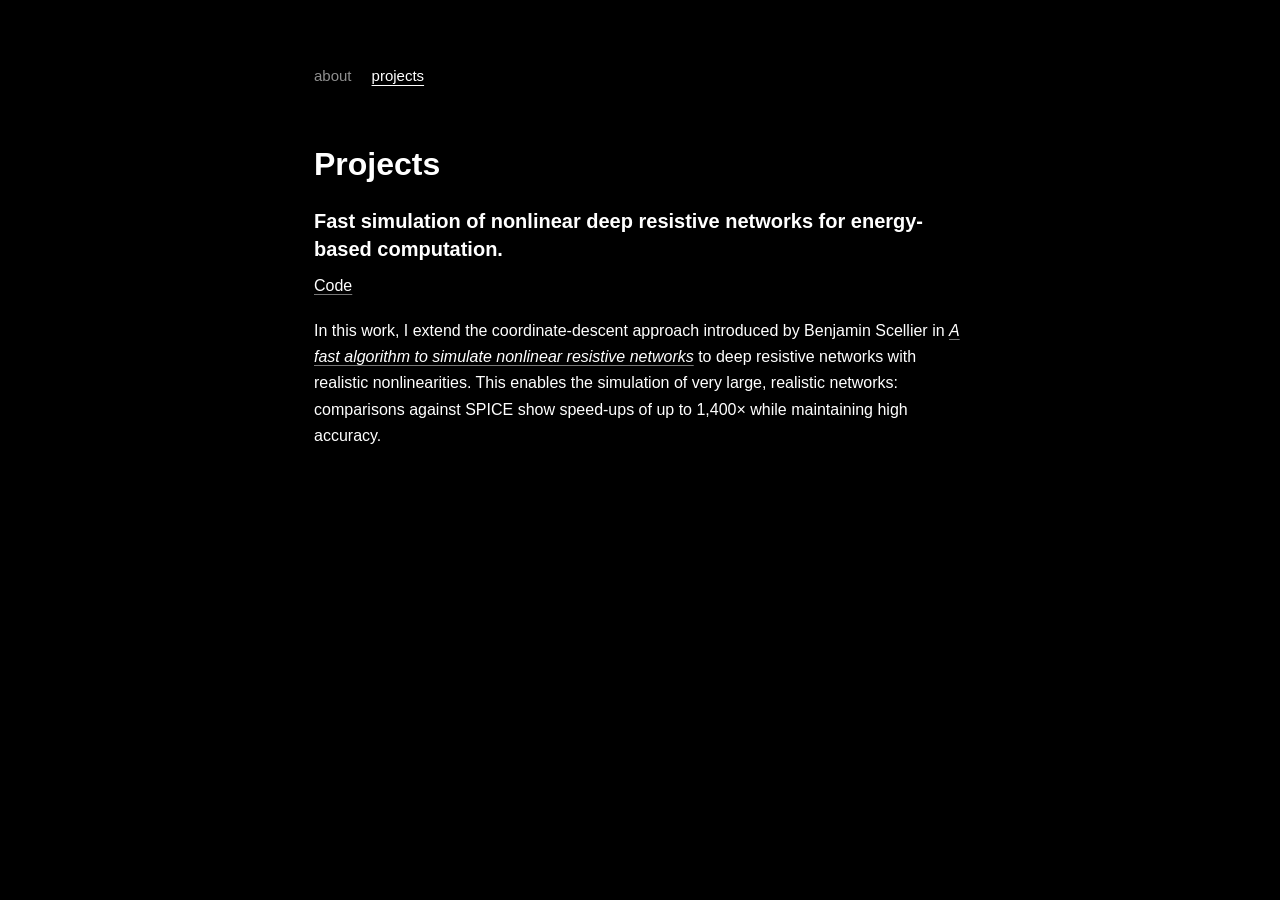
==== projects/index.html @ 34564469 "Add projects page" ====
<!doctype html>
<html lang="en">
  <head>
    <meta charset="utf-8">
    <meta name="viewport" content="width=device-width, initial-scale=1">
    <meta name="theme-color" content="#000000">
    <meta
      name="description"
      content="Projects by Filip Osana on fast simulation and learning in nonlinear deep resistive networks."
    >
    <title>Projects — Filip Osana</title>
    <link rel="stylesheet" href="/styles.css">
  </head>
  <body>
    <header>
      <nav aria-label="Primary navigation">
        <a href="/">about</a>
        <a href="/projects/" aria-current="page">projects</a>
      </nav>
    </header>

    <main>
      <h1>Projects</h1>
      <article>
        <h2>Fast simulation of nonlinear deep resistive networks for energy-based computation.</h2>
        <p class="project-links">
          <a href="https://github.com/filip137/nonlinear-drn-paper">Code</a>
        </p>
        <p>
          In this work, I extend the coordinate-descent approach introduced by
          Benjamin Scellier in
          <cite><a href="https://proceedings.mlr.press/v235/scellier24a.html">A fast algorithm to simulate nonlinear resistive networks</a></cite>
          to deep resistive networks with realistic nonlinearities. This enables
          the simulation of very large, realistic networks: comparisons against
          SPICE show speed-ups of up to 1,400× while maintaining high accuracy.
        </p>
      </article>
    </main>
  </body>
</html>
---- styles.css ----
:root {
  color-scheme: dark;
  font-family: -apple-system, BlinkMacSystemFont, "Segoe UI", Helvetica, Arial,
    sans-serif;
  font-size: 16px;
  line-height: 1.65;
  color: #fff;
  background: #000;
}

* {
  box-sizing: border-box;
}

body {
  max-width: 700px;
  min-height: 100vh;
  margin: 0 auto;
  padding: 64px 24px 80px;
  background: #000;
}

nav {
  display: flex;
  gap: 20px;
  margin-bottom: 56px;
  font-size: 15px;
}

nav a {
  color: #8f8f8f;
  text-decoration: none;
}

nav a:hover,
nav a:focus-visible,
nav a[aria-current="page"] {
  color: #fff;
}

nav a[aria-current="page"] {
  text-decoration: underline;
  text-underline-offset: 4px;
}

h1,
h2,
p {
  margin-top: 0;
}

h1 {
  margin-bottom: 24px;
  font-size: 32px;
  font-weight: 600;
  line-height: 1.2;
}

h2 {
  margin-bottom: 10px;
  font-size: 20px;
  font-weight: 600;
  line-height: 1.4;
}

p {
  margin-bottom: 20px;
}

a {
  color: inherit;
  text-decoration-color: #777;
  text-underline-offset: 3px;
}

a:hover,
a:focus-visible {
  text-decoration-color: #fff;
}

a:focus-visible {
  outline: 2px solid #fff;
  outline-offset: 4px;
}

cite {
  font-style: italic;
}

.project-links {
  margin-bottom: 18px;
}

::selection {
  color: #000;
  background: #fff;
}

@media (max-width: 600px) {
  body {
    padding-top: 40px;
  }

  nav {
    margin-bottom: 44px;
  }
}
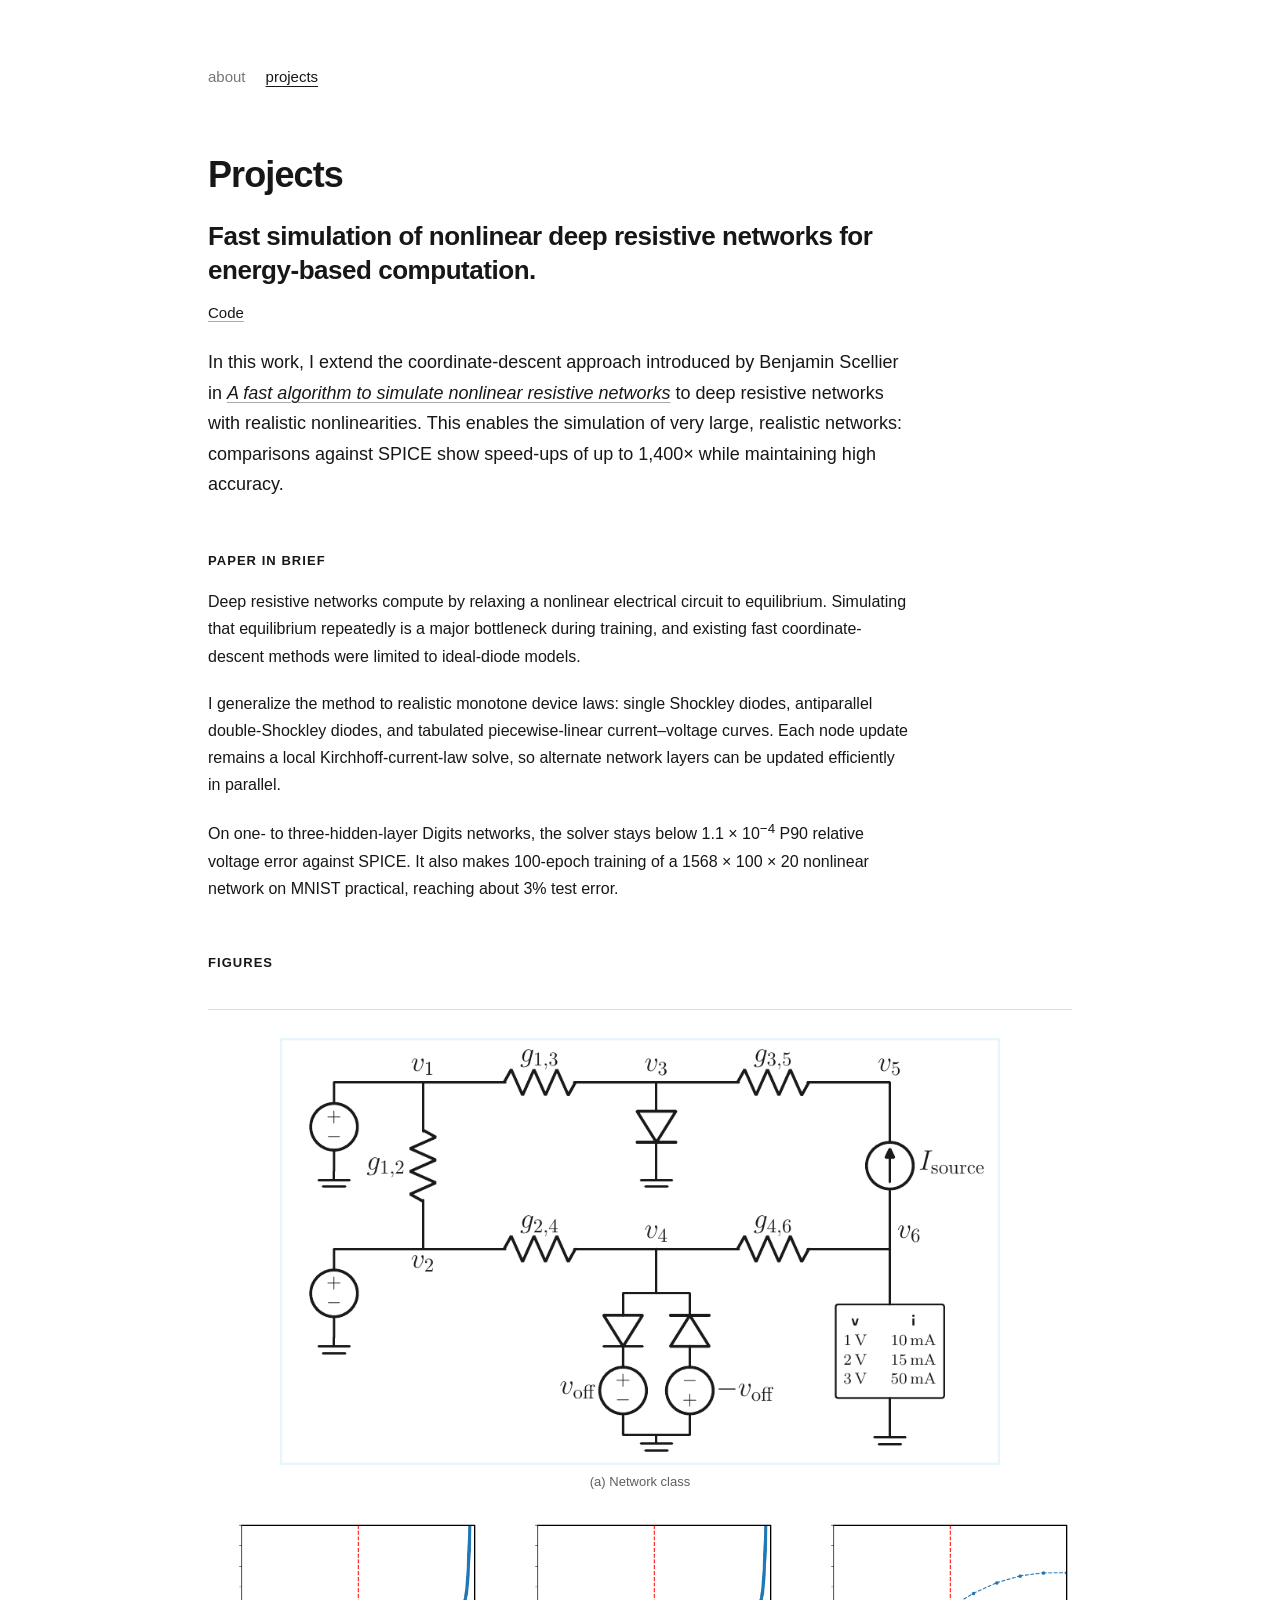
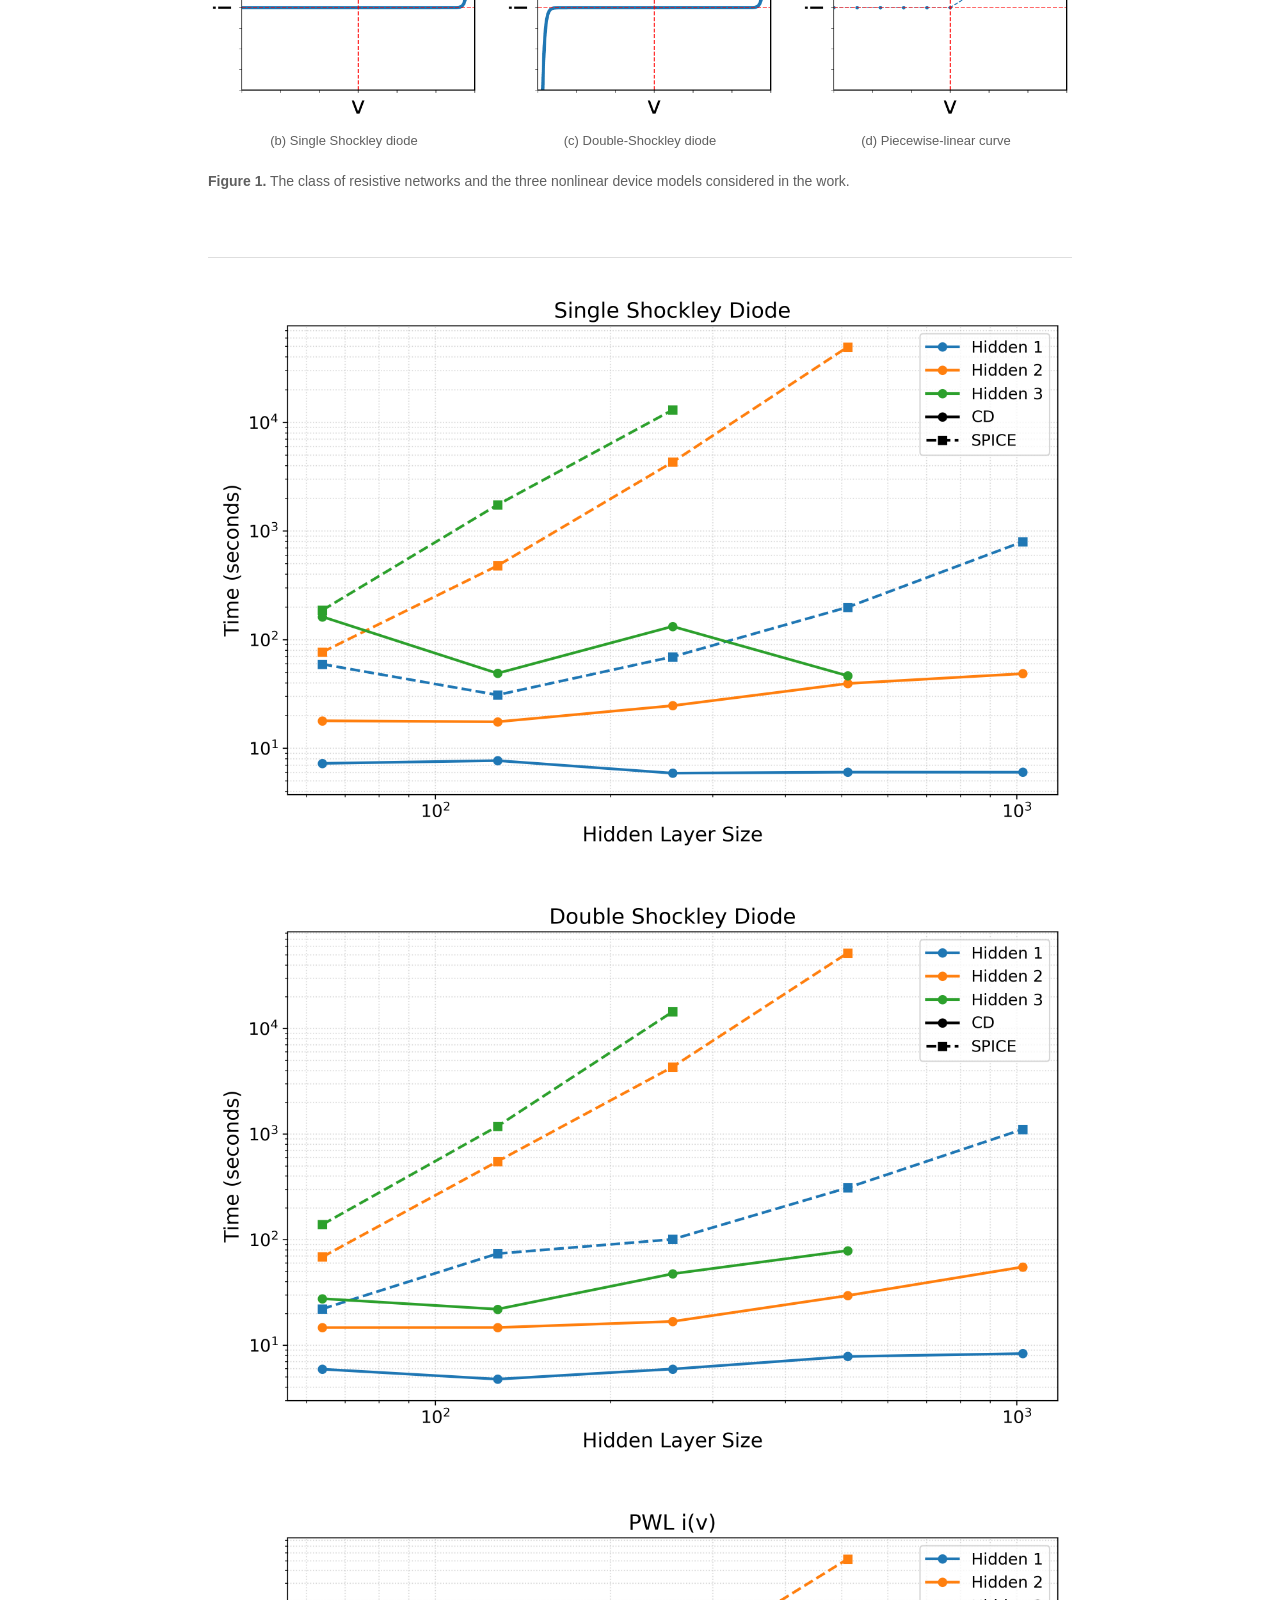
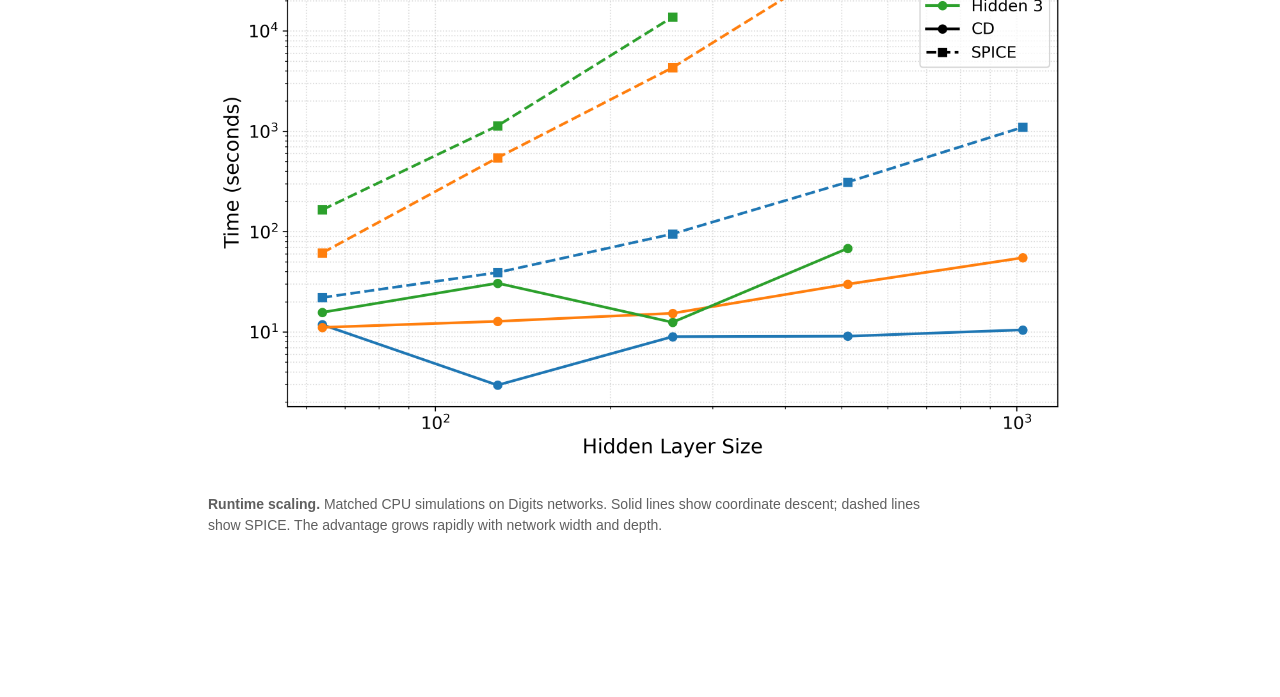
==== commit 507433d1: "Add paper recap and figures" ====
--- a/projects/index.html
+++ b/projects/index.html
@@ -3,12 +3,18 @@
   <head>
     <meta charset="utf-8">
     <meta name="viewport" content="width=device-width, initial-scale=1">
-    <meta name="theme-color" content="#000000">
+    <meta name="theme-color" content="#ffffff">
     <meta
       name="description"
       content="Projects by Filip Osana on fast simulation and learning in nonlinear deep resistive networks."
     >
     <title>Projects — Filip Osana</title>
+    <meta property="og:title" content="Projects — Filip Osana">
+    <meta
+      property="og:description"
+      content="Fast simulation of nonlinear deep resistive networks for energy-based computation."
+    >
+    <meta property="og:type" content="website">
     <link rel="stylesheet" href="/styles.css">
   </head>
   <body>
@@ -19,14 +25,14 @@
       </nav>
     </header>
 
-    <main>
+    <main class="project-page">
       <h1>Projects</h1>
-      <article>
+      <article class="project">
         <h2>Fast simulation of nonlinear deep resistive networks for energy-based computation.</h2>
         <p class="project-links">
           <a href="https://github.com/filip137/nonlinear-drn-paper">Code</a>
         </p>
-        <p>
+        <p class="project-intro">
           In this work, I extend the coordinate-descent approach introduced by
           Benjamin Scellier in
           <cite><a href="https://proceedings.mlr.press/v235/scellier24a.html">A fast algorithm to simulate nonlinear resistive networks</a></cite>
@@ -34,6 +40,136 @@
           the simulation of very large, realistic networks: comparisons against
           SPICE show speed-ups of up to 1,400× while maintaining high accuracy.
         </p>
+
+        <section class="recap" aria-labelledby="recap-heading">
+          <h3 id="recap-heading">Paper in brief</h3>
+          <p>
+            Deep resistive networks compute by relaxing a nonlinear electrical
+            circuit to equilibrium. Simulating that equilibrium repeatedly is a
+            major bottleneck during training, and existing fast coordinate-descent
+            methods were limited to ideal-diode models.
+          </p>
+          <p>
+            I generalize the method to realistic monotone device laws: single
+            Shockley diodes, antiparallel double-Shockley diodes, and tabulated
+            piecewise-linear current–voltage curves. Each node update remains a
+            local Kirchhoff-current-law solve, so alternate network layers can be
+            updated efficiently in parallel.
+          </p>
+          <p>
+            On one- to three-hidden-layer Digits networks, the solver stays below
+            1.1 × 10<sup>−4</sup> P90 relative voltage error against SPICE. It also
+            makes 100-epoch training of a 1568 × 100 × 20 nonlinear network on
+            MNIST practical, reaching about 3% test error.
+          </p>
+        </section>
+
+        <section class="figures" aria-labelledby="figures-heading">
+          <h3 id="figures-heading">Figures</h3>
+
+          <figure class="paper-figure">
+            <div class="figure-one-network figure-panel">
+              <a class="figure-link" href="/assets/figure-1-network.png">
+                <img
+                  src="/assets/figure-1-network.png"
+                  alt="Resistive network with voltage and current sources, linear conductances, and grounded nonlinear elements"
+                  width="918"
+                  height="545"
+                  loading="lazy"
+                  decoding="async"
+                >
+              </a>
+              <span class="panel-label">(a) Network class</span>
+            </div>
+
+            <div class="figure-one-models">
+              <div class="figure-panel">
+                <a class="figure-link" href="/assets/figure-1-single-shockley.png">
+                  <img
+                    src="/assets/figure-1-single-shockley.png"
+                    alt="Current–voltage curve of a single Shockley diode"
+                    width="938"
+                    height="704"
+                    loading="lazy"
+                    decoding="async"
+                  >
+                </a>
+                <span class="panel-label">(b) Single Shockley diode</span>
+              </div>
+              <div class="figure-panel">
+                <a class="figure-link" href="/assets/figure-1-double-shockley.png">
+                  <img
+                    src="/assets/figure-1-double-shockley.png"
+                    alt="Current–voltage curve of an antiparallel double-Shockley diode"
+                    width="938"
+                    height="704"
+                    loading="lazy"
+                    decoding="async"
+                  >
+                </a>
+                <span class="panel-label">(c) Double-Shockley diode</span>
+              </div>
+              <div class="figure-panel">
+                <a class="figure-link" href="/assets/figure-1-pwl.png">
+                  <img
+                    src="/assets/figure-1-pwl.png"
+                    alt="Monotone piecewise-linear current–voltage curve"
+                    width="938"
+                    height="704"
+                    loading="lazy"
+                    decoding="async"
+                  >
+                </a>
+                <span class="panel-label">(d) Piecewise-linear curve</span>
+              </div>
+            </div>
+
+            <figcaption>
+              <strong>Figure 1.</strong> The class of resistive networks and the
+              three nonlinear device models considered in the work.
+            </figcaption>
+          </figure>
+
+          <figure class="paper-figure">
+            <div class="runtime-plots">
+              <a class="figure-link" href="/assets/runtime-single-shockley.png">
+                <img
+                  src="/assets/runtime-single-shockley.png"
+                  alt="Runtime comparison between coordinate descent and SPICE for single-Shockley networks"
+                  width="2700"
+                  height="1800"
+                  loading="lazy"
+                  decoding="async"
+                >
+              </a>
+              <a class="figure-link" href="/assets/runtime-double-shockley.png">
+                <img
+                  src="/assets/runtime-double-shockley.png"
+                  alt="Runtime comparison between coordinate descent and SPICE for double-Shockley networks"
+                  width="2700"
+                  height="1800"
+                  loading="lazy"
+                  decoding="async"
+                >
+              </a>
+              <a class="figure-link" href="/assets/runtime-pwl.png">
+                <img
+                  src="/assets/runtime-pwl.png"
+                  alt="Runtime comparison between coordinate descent and SPICE for piecewise-linear networks"
+                  width="2700"
+                  height="1800"
+                  loading="lazy"
+                  decoding="async"
+                >
+              </a>
+            </div>
+            <figcaption>
+              <strong>Runtime scaling.</strong> Matched CPU simulations on Digits
+              networks. Solid lines show coordinate descent; dashed lines show
+              SPICE. The advantage grows rapidly with network width and depth.
+            </figcaption>
+          </figure>
+        </section>
       </article>
     </main>
   </body>
--- a/styles.css
+++ b/styles.css
@@ -1,11 +1,11 @@
 :root {
-  color-scheme: dark;
+  color-scheme: light;
   font-family: -apple-system, BlinkMacSystemFont, "Segoe UI", Helvetica, Arial,
     sans-serif;
   font-size: 16px;
-  line-height: 1.65;
-  color: #fff;
-  background: #000;
+  line-height: 1.7;
+  color: #171717;
+  background: #fff;
 }
 
 * {
@@ -13,29 +13,29 @@
 }
 
 body {
-  max-width: 700px;
+  max-width: 920px;
   min-height: 100vh;
   margin: 0 auto;
-  padding: 64px 24px 80px;
-  background: #000;
+  padding: 64px 28px 96px;
+  background: #fff;
 }
 
 nav {
   display: flex;
   gap: 20px;
-  margin-bottom: 56px;
+  margin-bottom: 64px;
   font-size: 15px;
 }
 
 nav a {
-  color: #8f8f8f;
+  color: #767676;
   text-decoration: none;
 }
 
 nav a:hover,
 nav a:focus-visible,
 nav a[aria-current="page"] {
-  color: #fff;
+  color: #171717;
 }
 
 nav a[aria-current="page"] {
@@ -45,22 +45,35 @@
 
 h1,
 h2,
+h3,
 p {
   margin-top: 0;
 }
 
 h1 {
   margin-bottom: 24px;
-  font-size: 32px;
+  font-size: 36px;
   font-weight: 600;
-  line-height: 1.2;
+  line-height: 1.15;
+  letter-spacing: -0.025em;
 }
 
 h2 {
-  margin-bottom: 10px;
-  font-size: 20px;
+  max-width: 760px;
+  margin-bottom: 12px;
+  font-size: 26px;
+  font-weight: 600;
+  line-height: 1.32;
+  letter-spacing: -0.018em;
+}
+
+h3 {
+  margin-bottom: 18px;
+  font-size: 13px;
   font-weight: 600;
   line-height: 1.4;
+  letter-spacing: 0.08em;
+  text-transform: uppercase;
 }
 
 p {
@@ -69,17 +82,18 @@
 
 a {
   color: inherit;
-  text-decoration-color: #777;
+  text-decoration-color: #aaa;
+  text-decoration-thickness: 1px;
   text-underline-offset: 3px;
 }
 
 a:hover,
 a:focus-visible {
-  text-decoration-color: #fff;
+  text-decoration-color: #171717;
 }
 
 a:focus-visible {
-  outline: 2px solid #fff;
+  outline: 2px solid #171717;
   outline-offset: 4px;
 }
 
@@ -88,20 +102,116 @@
 }
 
 .project-links {
-  margin-bottom: 18px;
+  margin-bottom: 22px;
+  font-size: 15px;
+}
+
+.about,
+.project-intro,
+.recap {
+  max-width: 700px;
+}
+
+.project-intro {
+  margin-bottom: 0;
+  font-size: 18px;
+}
+
+.recap,
+.figures {
+  margin-top: 52px;
+}
+
+.paper-figure {
+  margin: 36px 0 64px;
+  padding-top: 28px;
+  border-top: 1px solid #dedede;
+}
+
+.figure-panel,
+.figure-link,
+.figure-link img,
+.runtime-plots img {
+  display: block;
+}
+
+.figure-link {
+  text-decoration: none;
+}
+
+.figure-link img {
+  width: 100%;
+  height: auto;
+  background: #fff;
+}
+
+.figure-one-network {
+  max-width: 720px;
+  margin: 0 auto;
+}
+
+.figure-one-models {
+  display: grid;
+  grid-template-columns: repeat(3, minmax(0, 1fr));
+  gap: 24px;
+  margin-top: 28px;
+}
+
+.panel-label {
+  display: block;
+  margin-top: 8px;
+  color: #5f5f5f;
+  font-size: 13px;
+  line-height: 1.45;
+  text-align: center;
+}
+
+.runtime-plots {
+  display: grid;
+  gap: 30px;
+}
+
+figcaption {
+  max-width: 720px;
+  margin-top: 20px;
+  color: #5f5f5f;
+  font-size: 14px;
+  line-height: 1.55;
 }
 
 ::selection {
-  color: #000;
-  background: #fff;
-}
-
-@media (max-width: 600px) {
+  color: #fff;
+  background: #171717;
+}
+
+@media (max-width: 680px) {
   body {
-    padding-top: 40px;
+    padding: 40px 20px 72px;
   }
 
   nav {
     margin-bottom: 44px;
   }
-}
+
+  h1 {
+    font-size: 32px;
+  }
+
+  h2 {
+    font-size: 23px;
+  }
+
+  .project-intro {
+    font-size: 17px;
+  }
+
+  .figure-one-models {
+    grid-template-columns: 1fr;
+    gap: 28px;
+  }
+
+  .figure-one-models .figure-panel {
+    width: min(100%, 440px);
+    margin: 0 auto;
+  }
+}
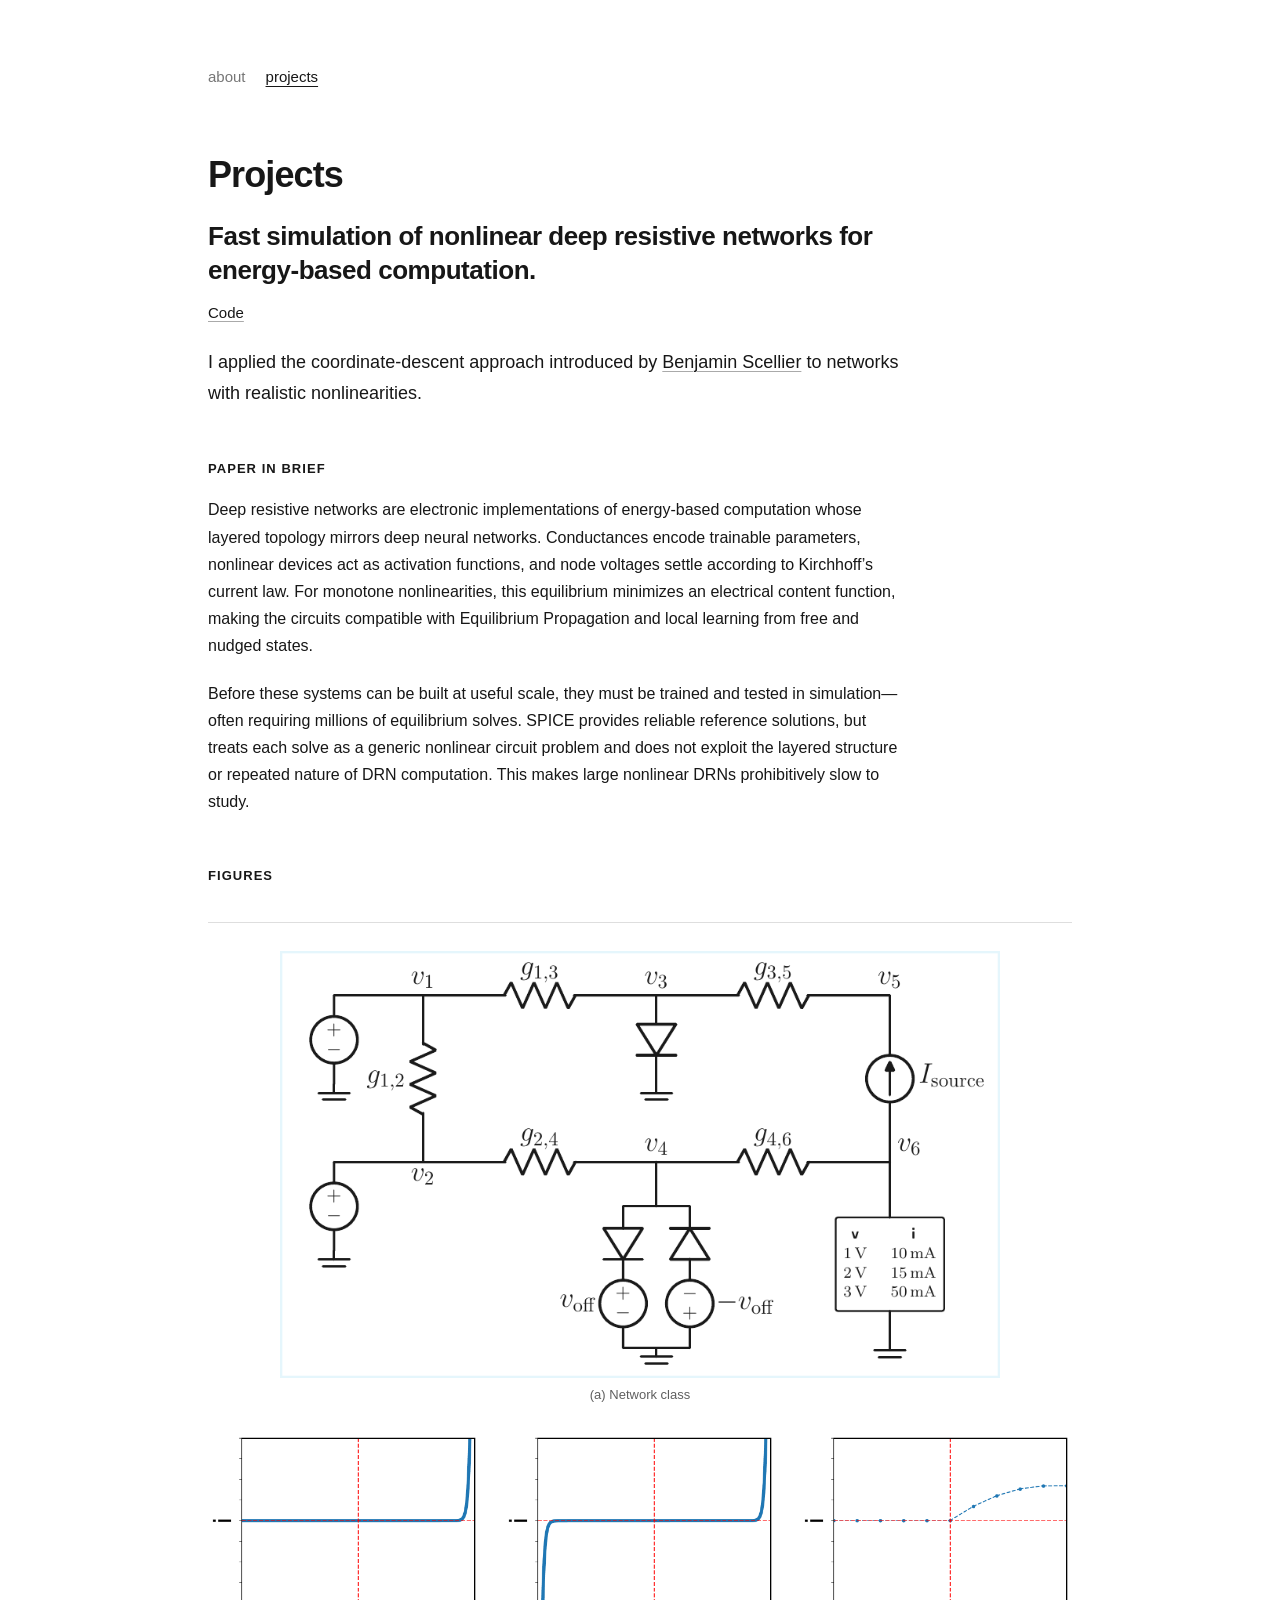
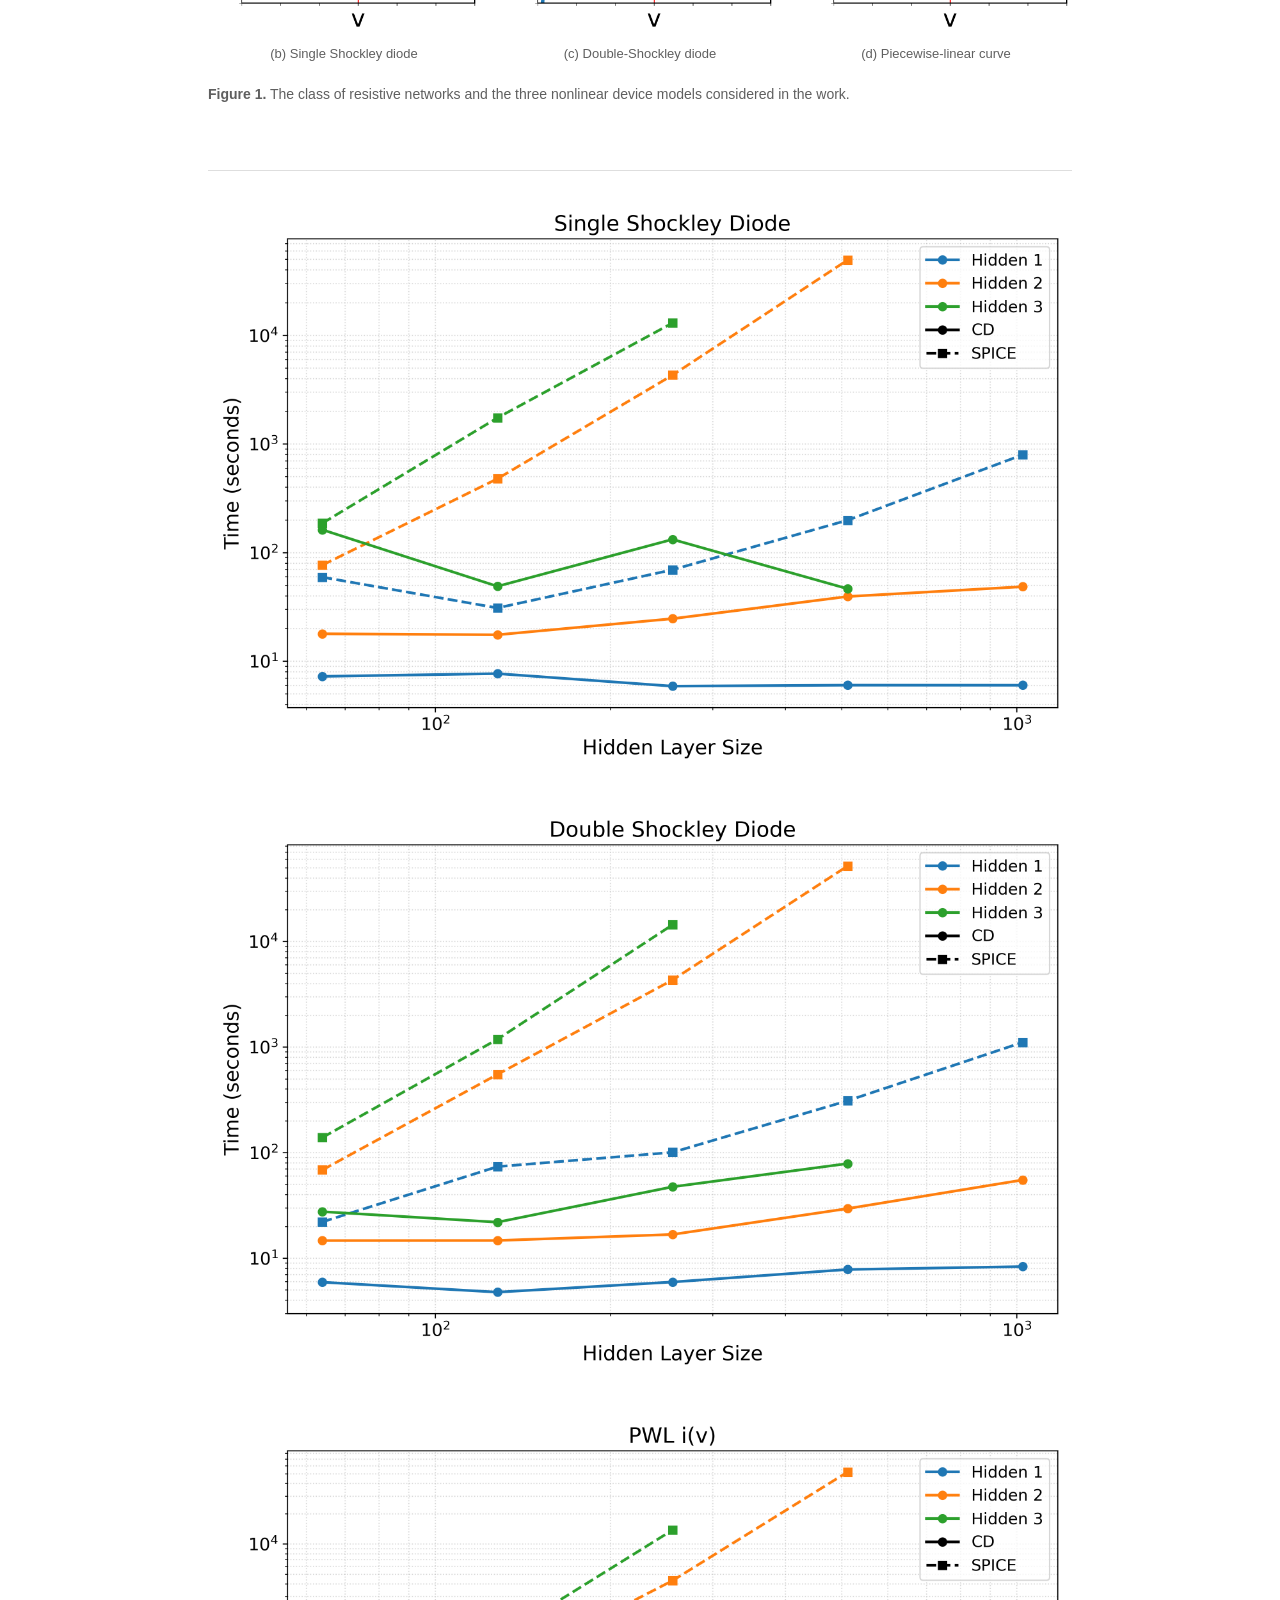
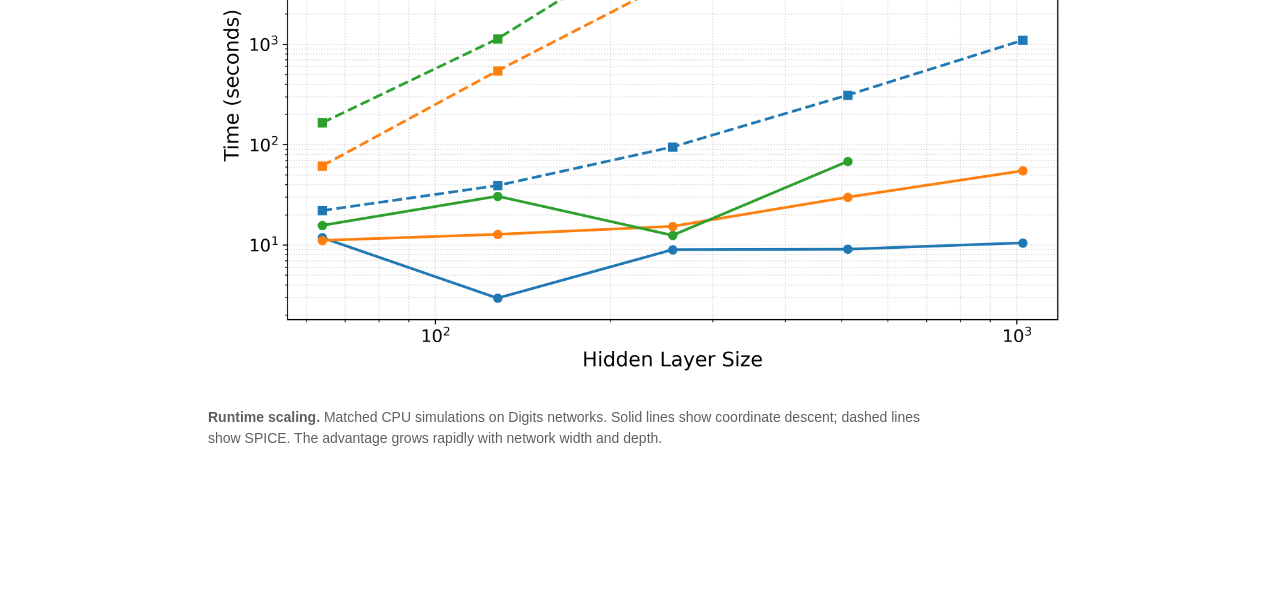
==== commit 54b61b63: "Shorten project introduction and summary" ====
--- a/projects/index.html
+++ b/projects/index.html
@@ -33,34 +33,29 @@
           <a href="https://github.com/filip137/nonlinear-drn-paper">Code</a>
         </p>
         <p class="project-intro">
-          In this work, I extend the coordinate-descent approach introduced by
-          Benjamin Scellier in
-          <cite><a href="https://proceedings.mlr.press/v235/scellier24a.html">A fast algorithm to simulate nonlinear resistive networks</a></cite>
-          to deep resistive networks with realistic nonlinearities. This enables
-          the simulation of very large, realistic networks: comparisons against
-          SPICE show speed-ups of up to 1,400× while maintaining high accuracy.
+          I applied the coordinate-descent approach introduced by
+          <a href="https://proceedings.mlr.press/v235/scellier24a.html">Benjamin Scellier</a>
+          to networks with realistic nonlinearities.
         </p>
 
         <section class="recap" aria-labelledby="recap-heading">
           <h3 id="recap-heading">Paper in brief</h3>
           <p>
-            Deep resistive networks compute by relaxing a nonlinear electrical
-            circuit to equilibrium. Simulating that equilibrium repeatedly is a
-            major bottleneck during training, and existing fast coordinate-descent
-            methods were limited to ideal-diode models.
+            Deep resistive networks are electronic implementations of energy-based
+            computation whose layered topology mirrors deep neural networks.
+            Conductances encode trainable parameters, nonlinear devices act as
+            activation functions, and node voltages settle according to Kirchhoff’s
+            current law. For monotone nonlinearities, this equilibrium minimizes an
+            electrical content function, making the circuits compatible with
+            Equilibrium Propagation and local learning from free and nudged states.
           </p>
           <p>
-            I generalize the method to realistic monotone device laws: single
-            Shockley diodes, antiparallel double-Shockley diodes, and tabulated
-            piecewise-linear current–voltage curves. Each node update remains a
-            local Kirchhoff-current-law solve, so alternate network layers can be
-            updated efficiently in parallel.
-          </p>
-          <p>
-            On one- to three-hidden-layer Digits networks, the solver stays below
-            1.1 × 10<sup>−4</sup> P90 relative voltage error against SPICE. It also
-            makes 100-epoch training of a 1568 × 100 × 20 nonlinear network on
-            MNIST practical, reaching about 3% test error.
+            Before these systems can be built at useful scale, they must be trained
+            and tested in simulation—often requiring millions of equilibrium
+            solves. SPICE provides reliable reference solutions, but treats each
+            solve as a generic nonlinear circuit problem and does not exploit the
+            layered structure or repeated nature of DRN computation. This makes
+            large nonlinear DRNs prohibitively slow to study.
           </p>
         </section>
 
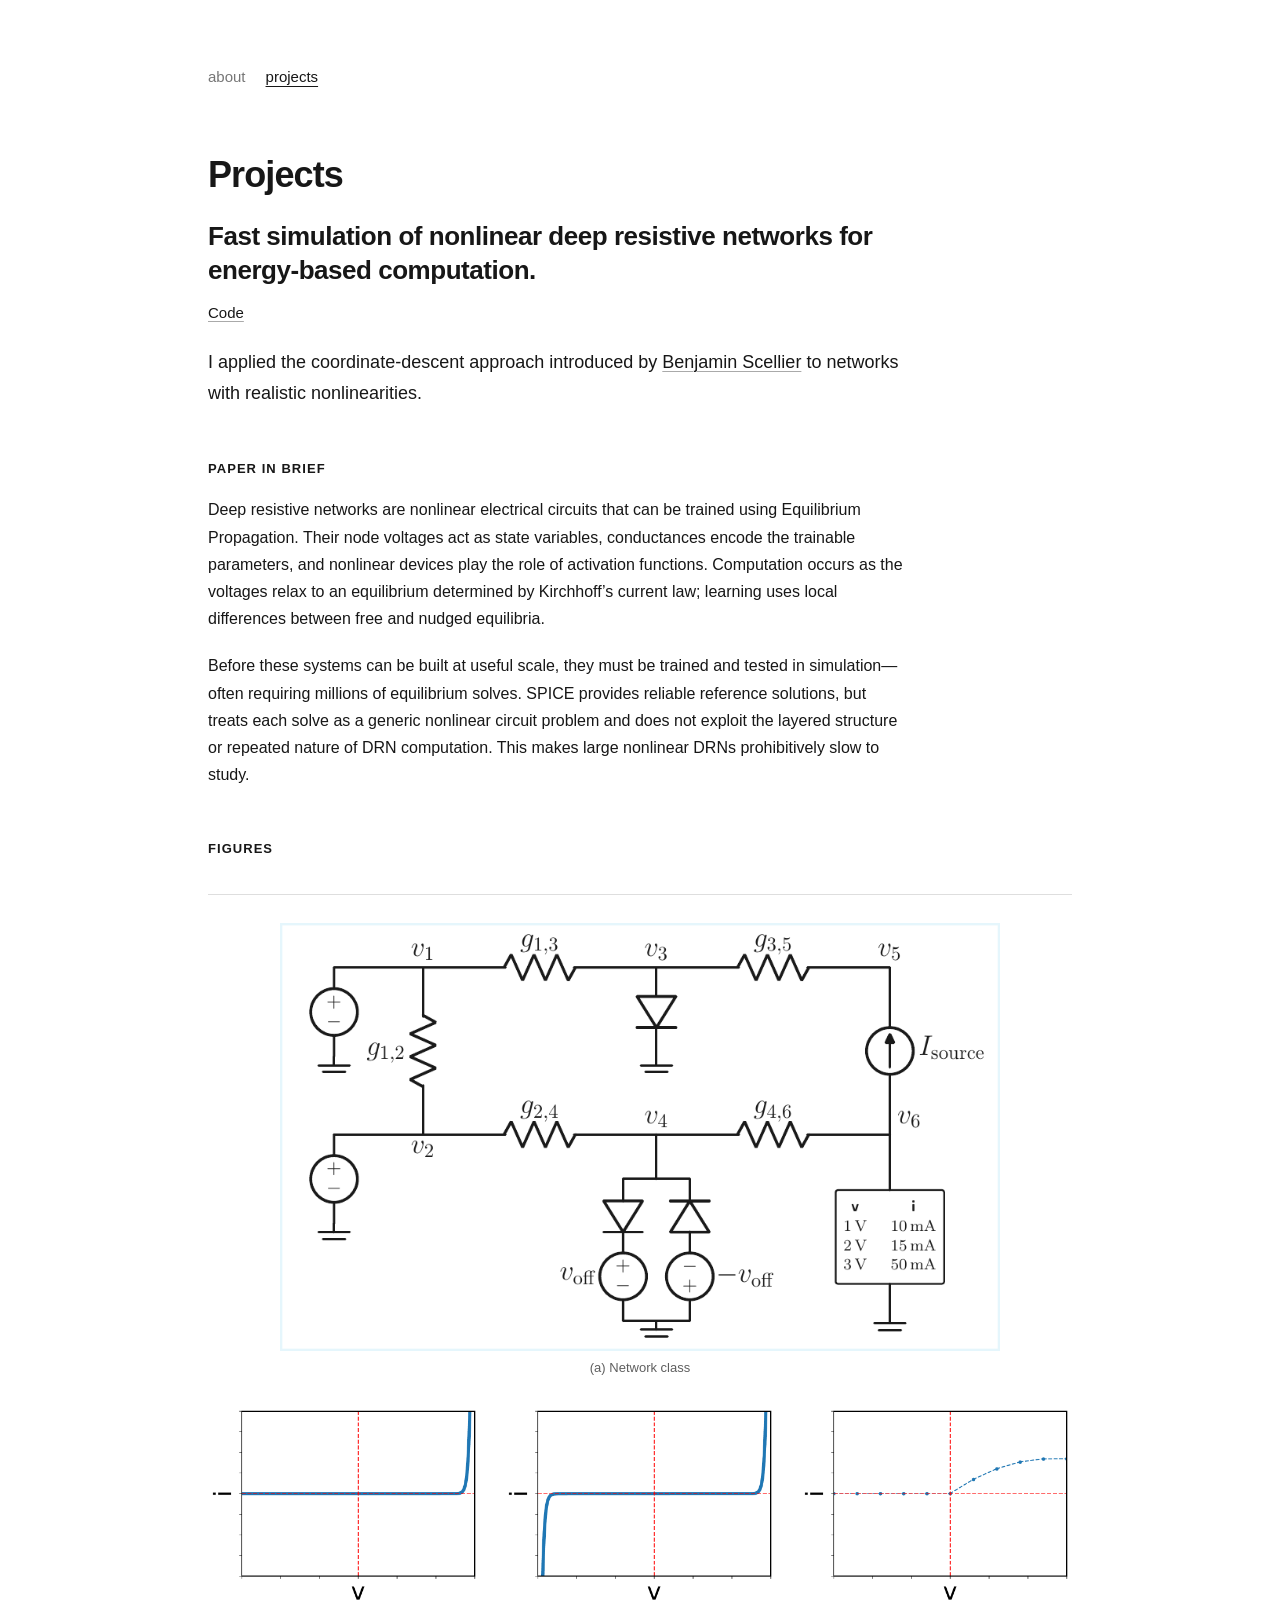
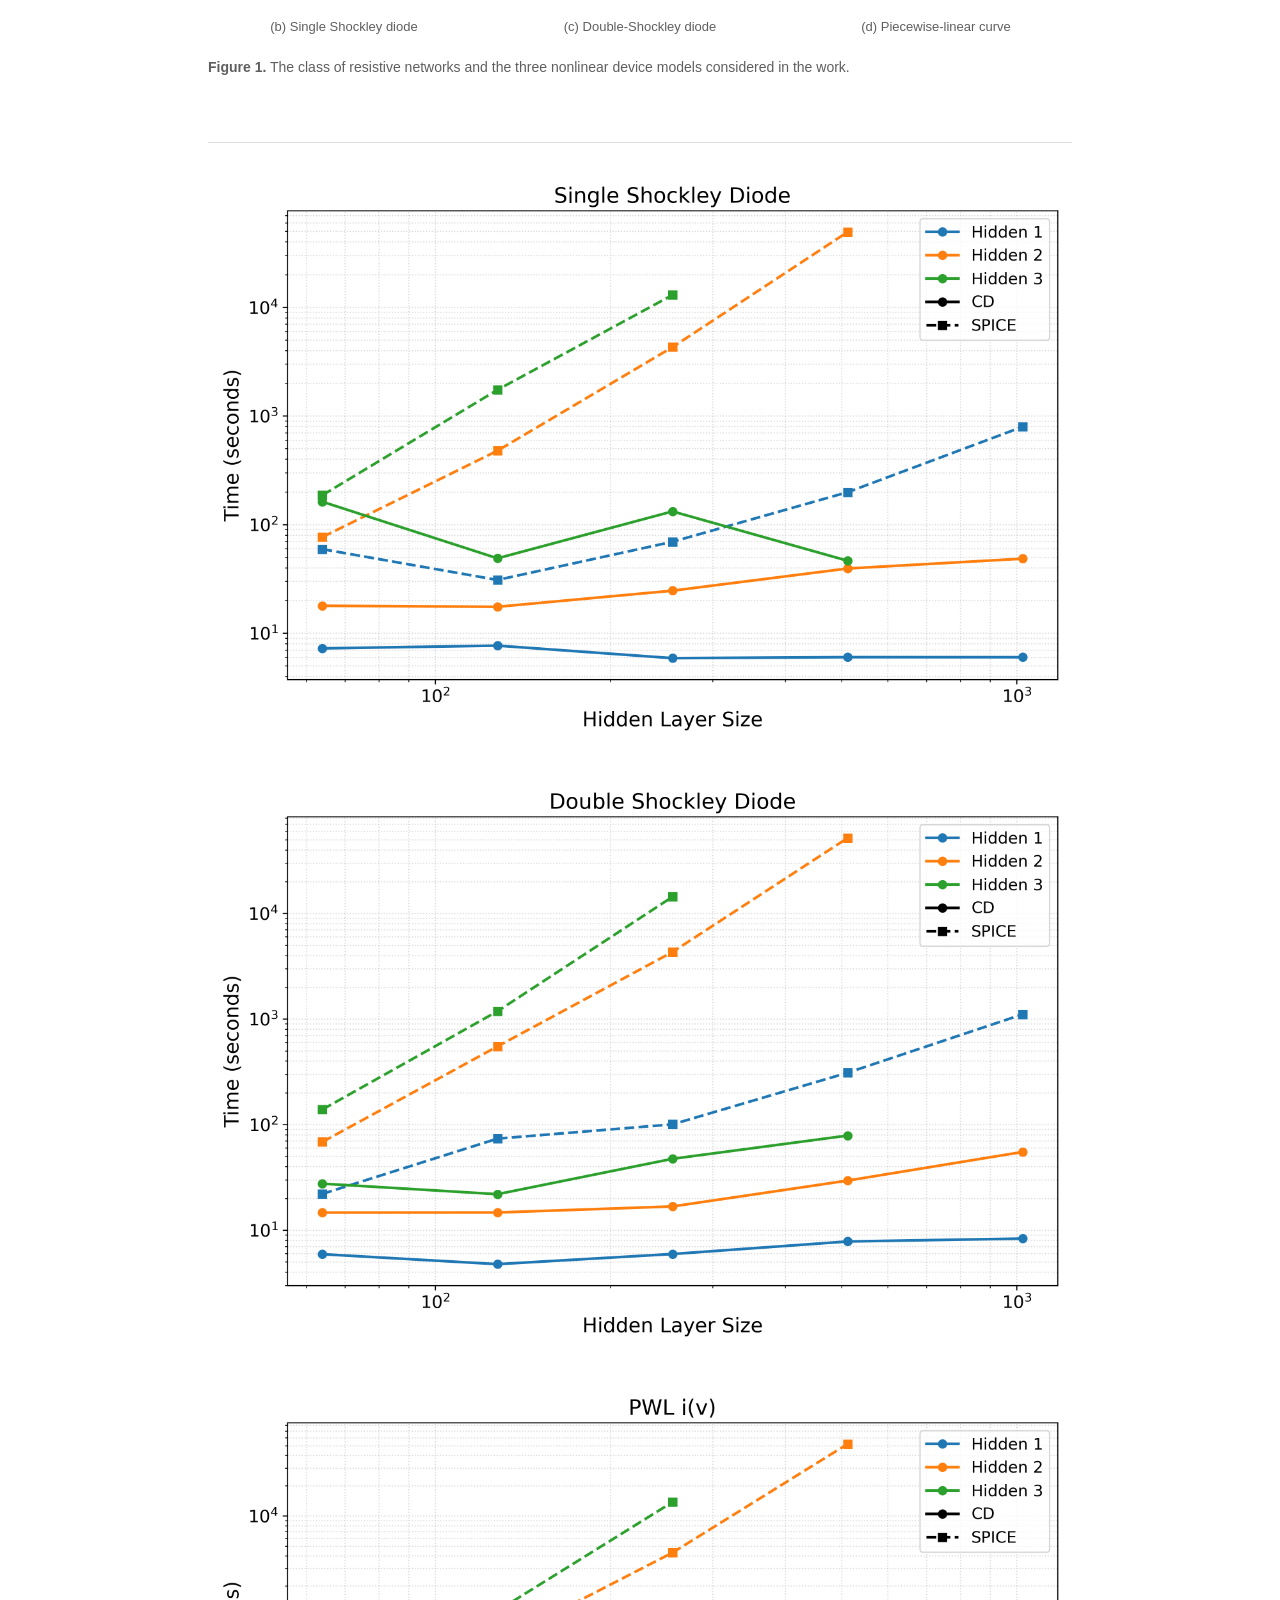
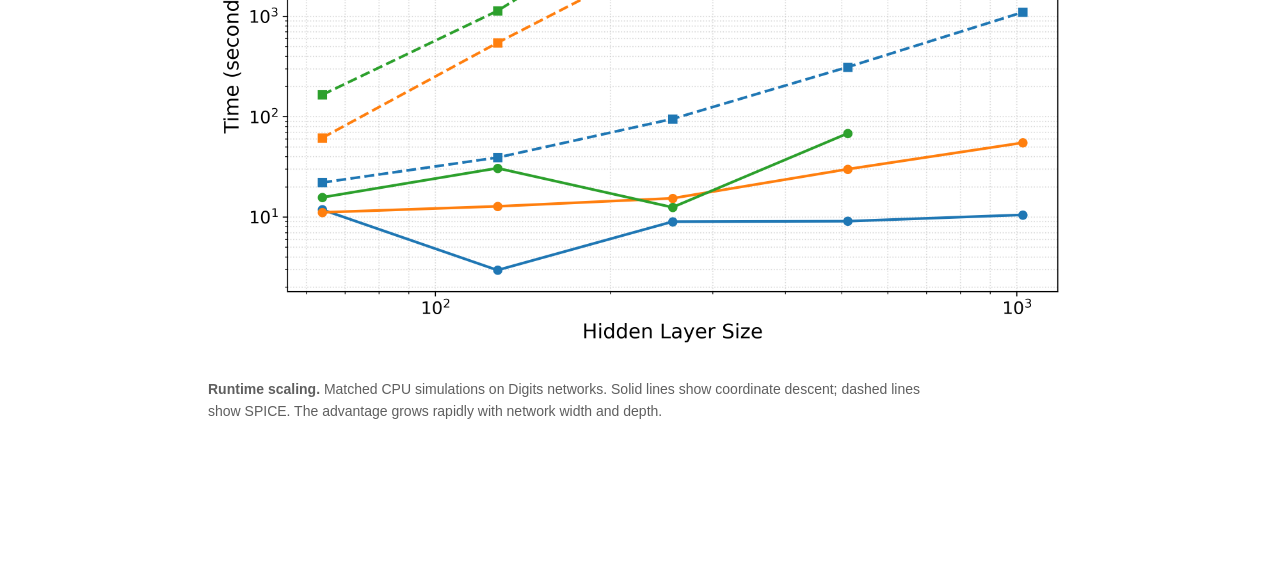
==== commit 08e9c061: "Clarify deep resistive network summary" ====
--- a/projects/index.html
+++ b/projects/index.html
@@ -41,13 +41,12 @@
         <section class="recap" aria-labelledby="recap-heading">
           <h3 id="recap-heading">Paper in brief</h3>
           <p>
-            Deep resistive networks are electronic implementations of energy-based
-            computation whose layered topology mirrors deep neural networks.
-            Conductances encode trainable parameters, nonlinear devices act as
-            activation functions, and node voltages settle according to Kirchhoff’s
-            current law. For monotone nonlinearities, this equilibrium minimizes an
-            electrical content function, making the circuits compatible with
-            Equilibrium Propagation and local learning from free and nudged states.
+            Deep resistive networks are nonlinear electrical circuits that can be
+            trained using Equilibrium Propagation. Their node voltages act as state
+            variables, conductances encode the trainable parameters, and nonlinear
+            devices play the role of activation functions. Computation occurs as the
+            voltages relax to an equilibrium determined by Kirchhoff’s current law;
+            learning uses local differences between free and nudged equilibria.
           </p>
           <p>
             Before these systems can be built at useful scale, they must be trained
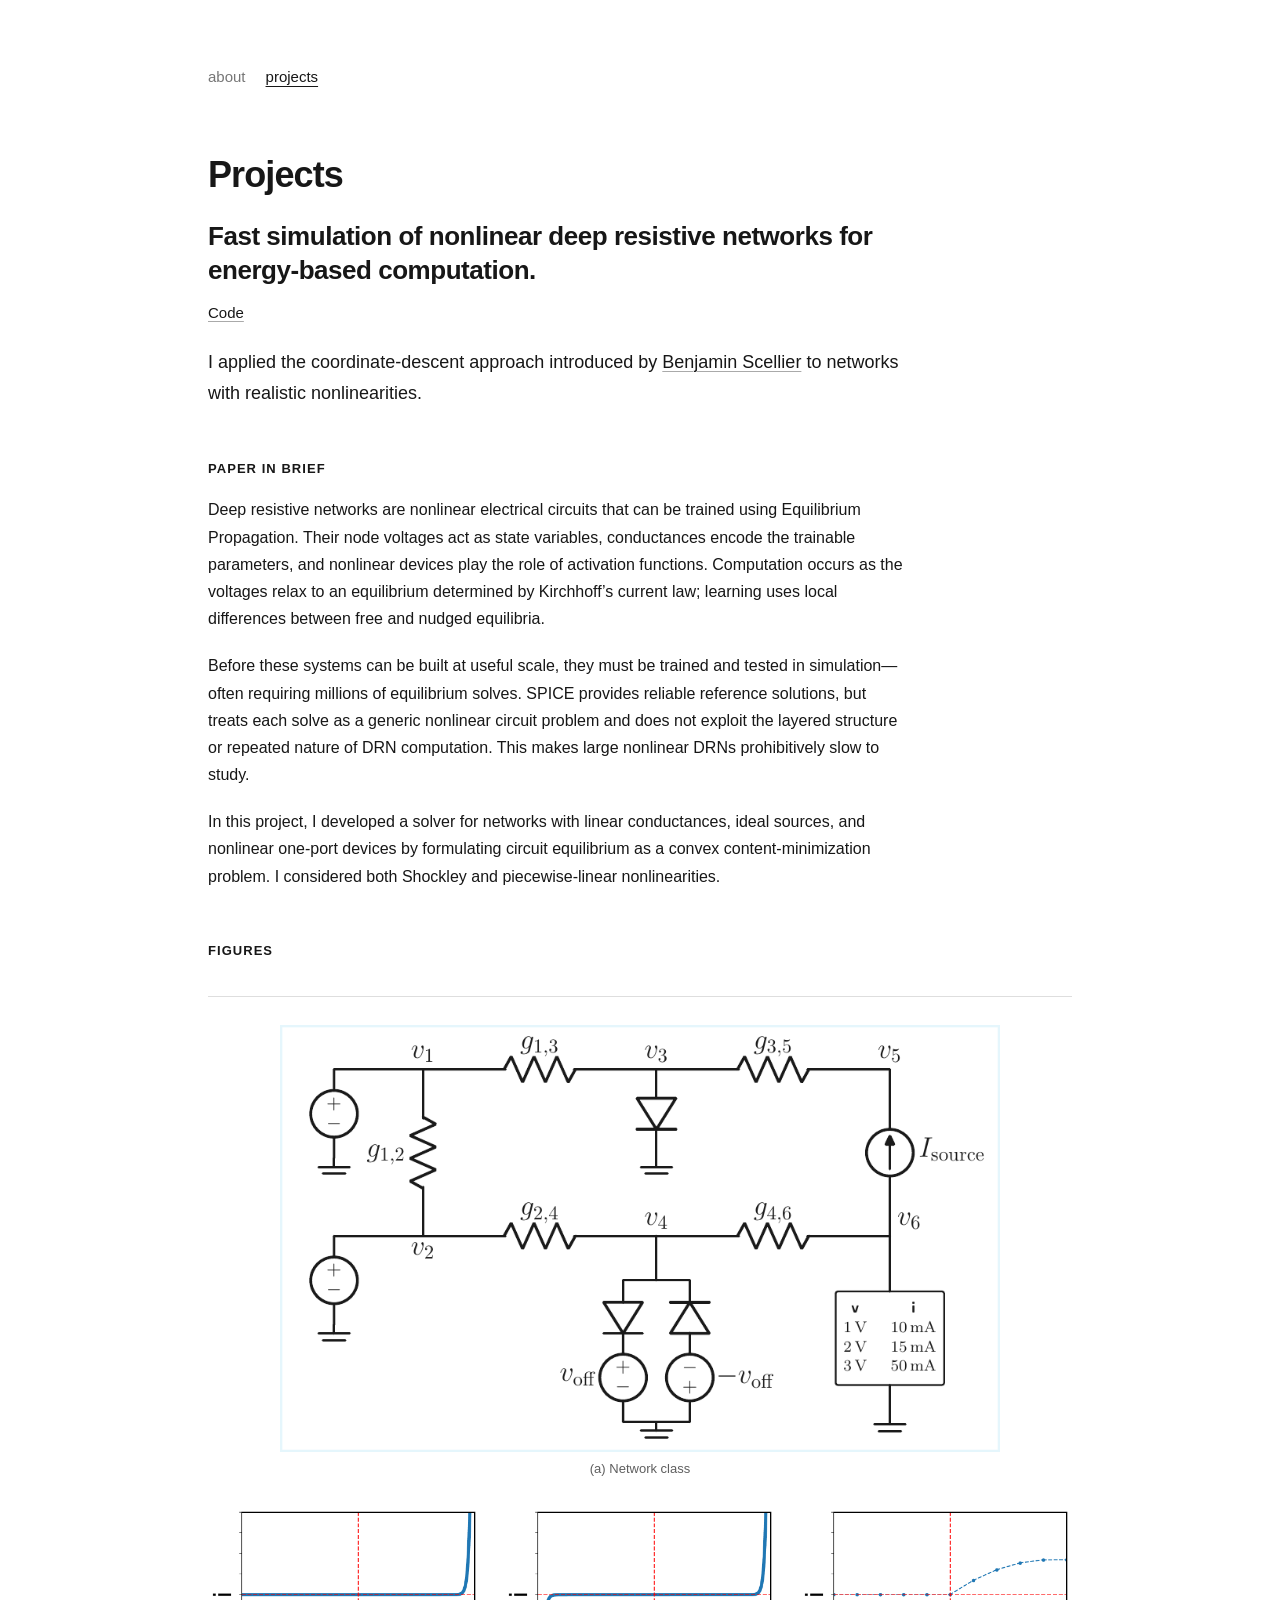
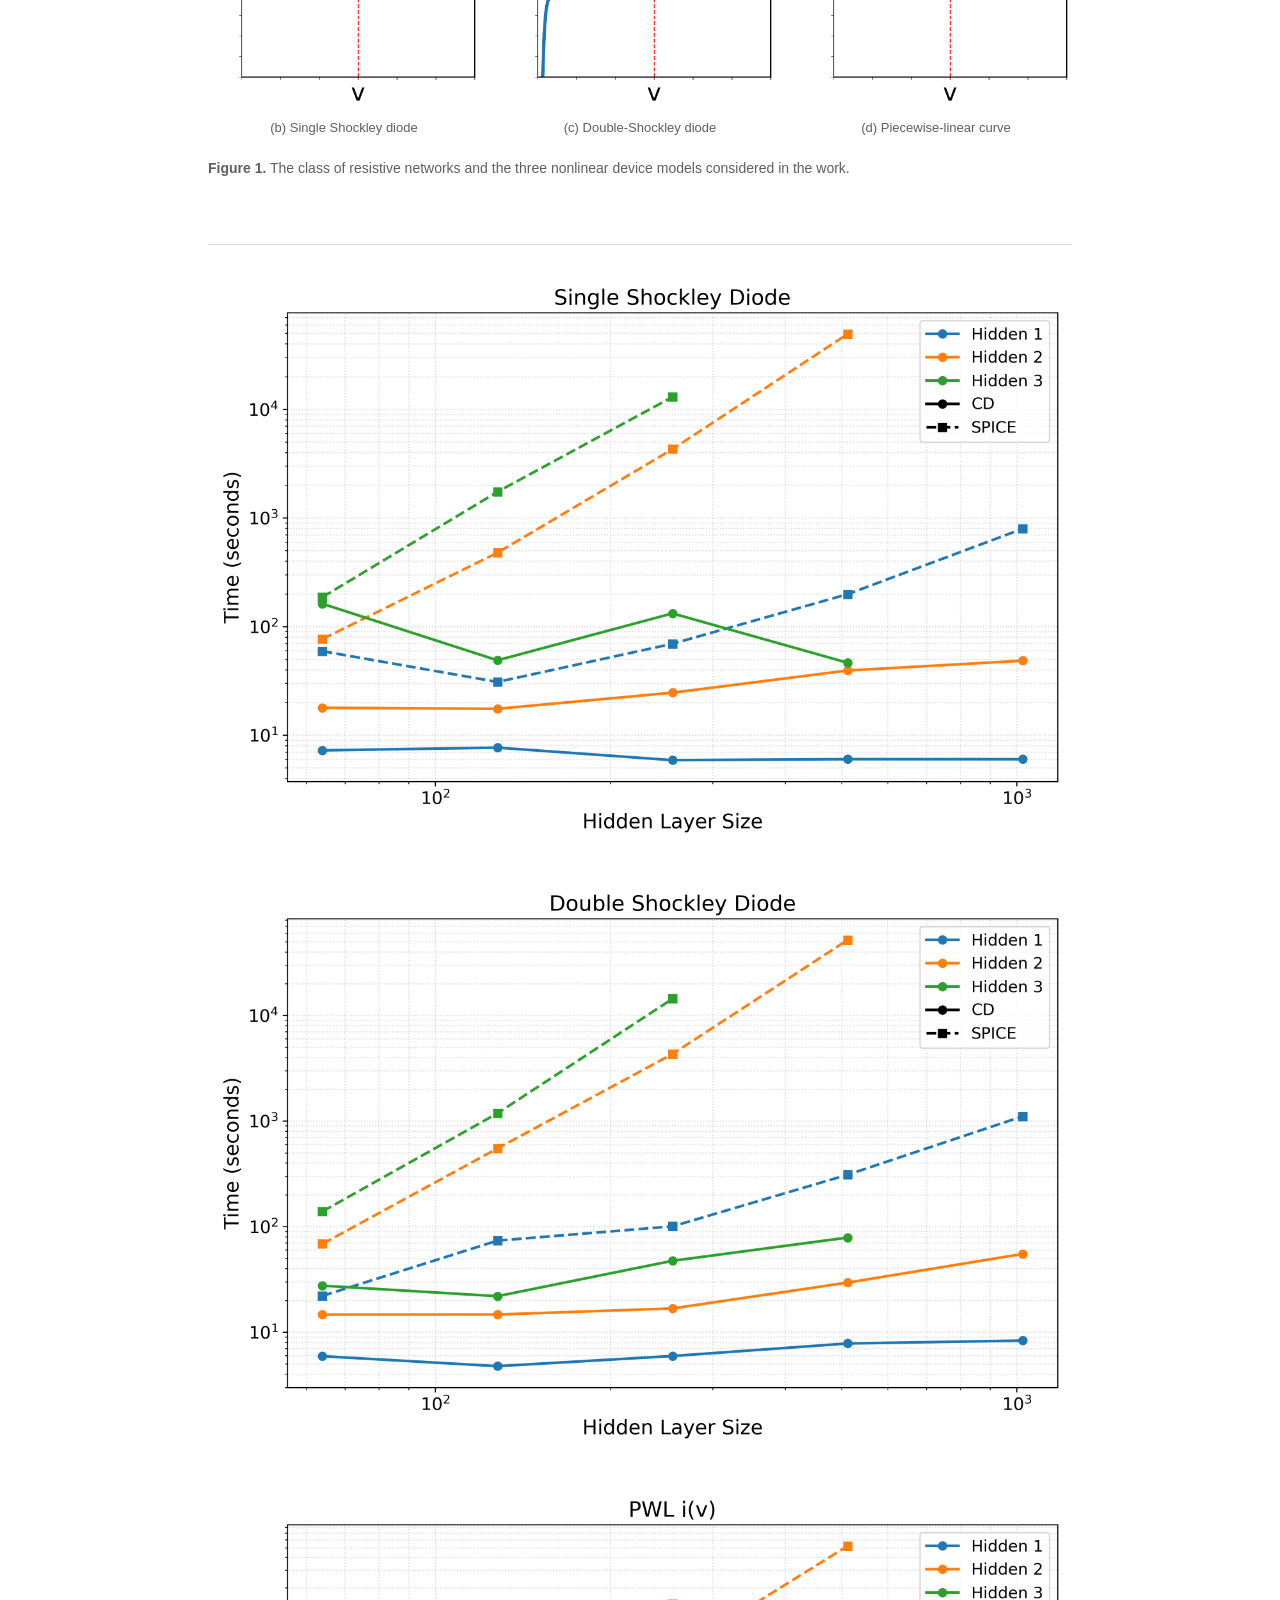
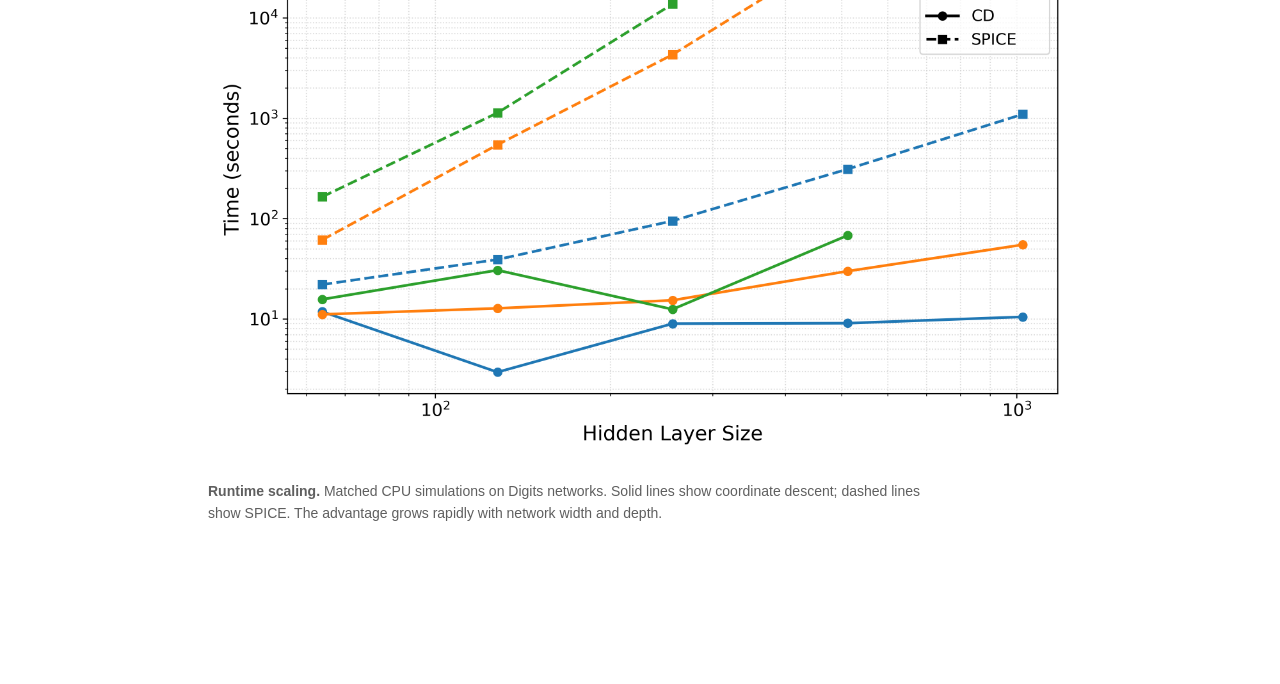
==== commit 9a86d44e: "Add concise solver contribution" ====
--- a/projects/index.html
+++ b/projects/index.html
@@ -55,6 +55,12 @@
             solve as a generic nonlinear circuit problem and does not exploit the
             layered structure or repeated nature of DRN computation. This makes
             large nonlinear DRNs prohibitively slow to study.
+          </p>
+          <p>
+            In this project, I developed a solver for networks with linear
+            conductances, ideal sources, and nonlinear one-port devices by
+            formulating circuit equilibrium as a convex content-minimization
+            problem. I considered both Shockley and piecewise-linear nonlinearities.
           </p>
         </section>
 
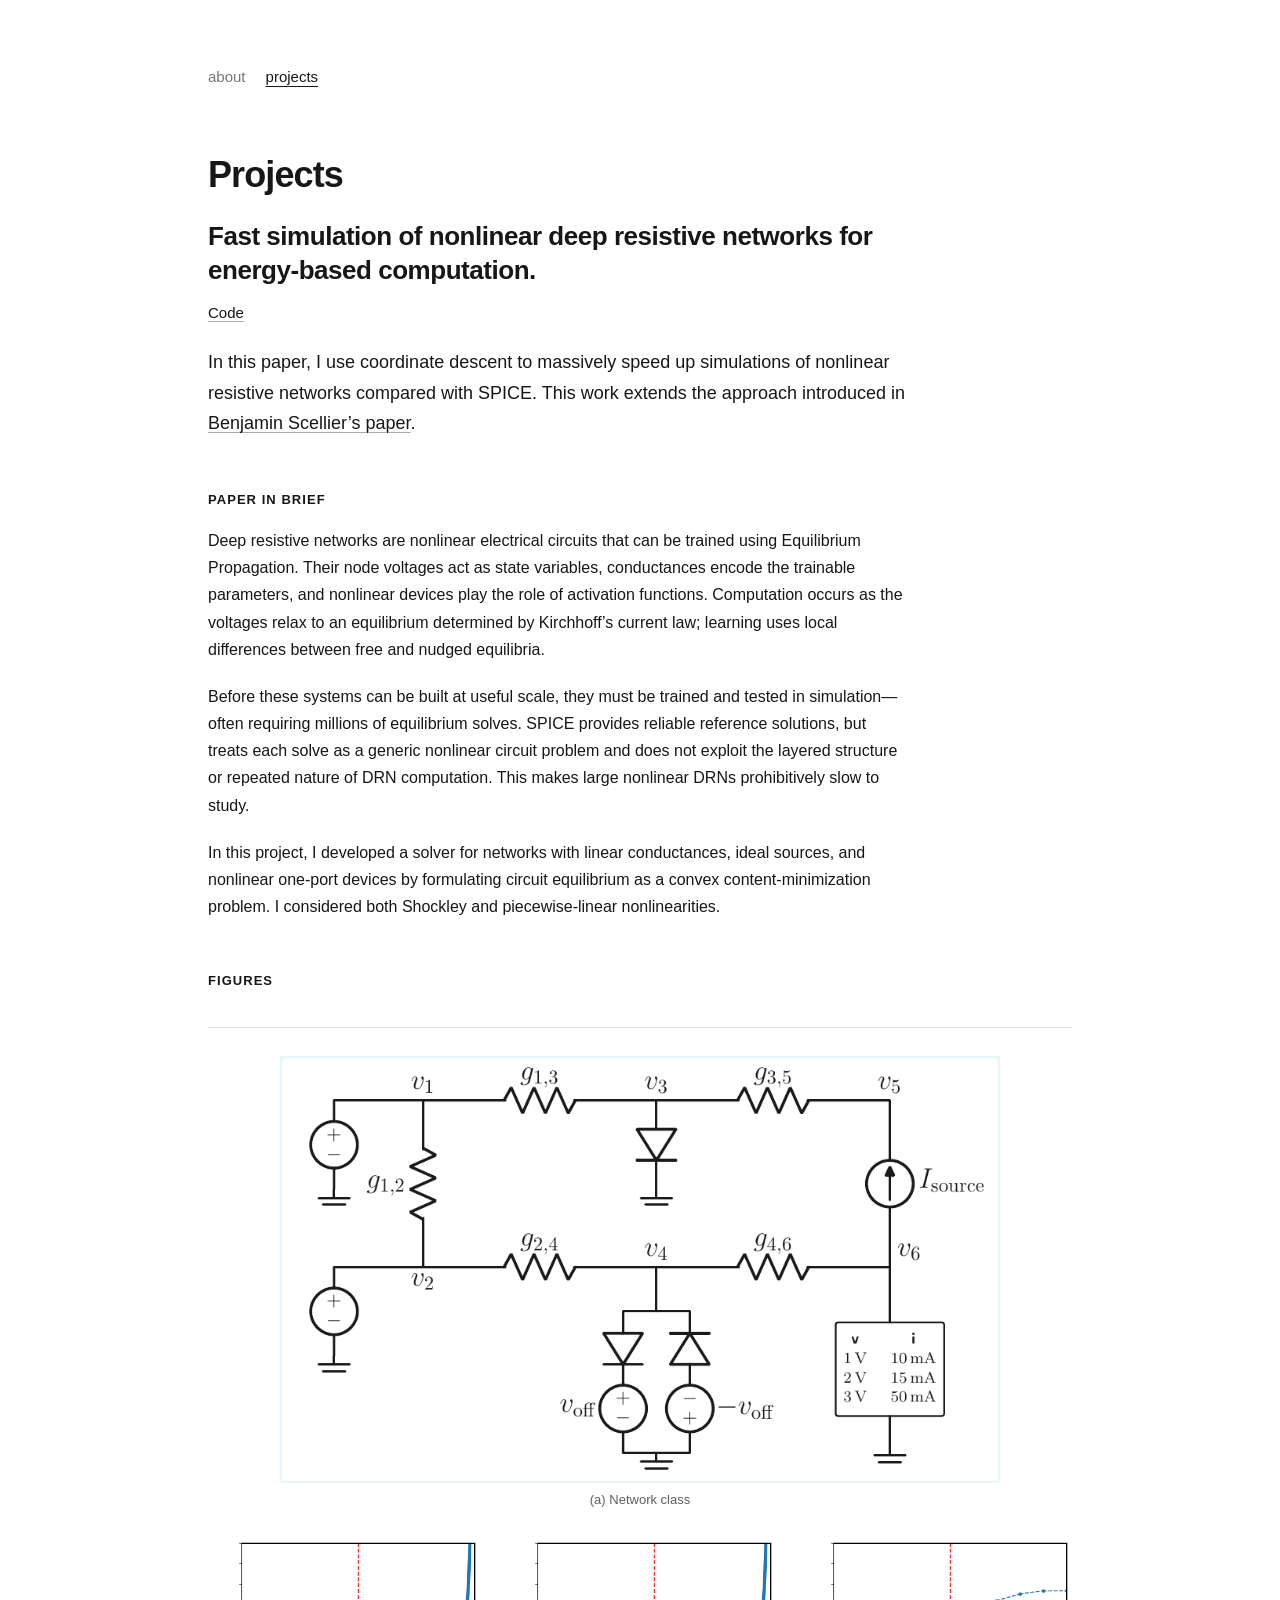
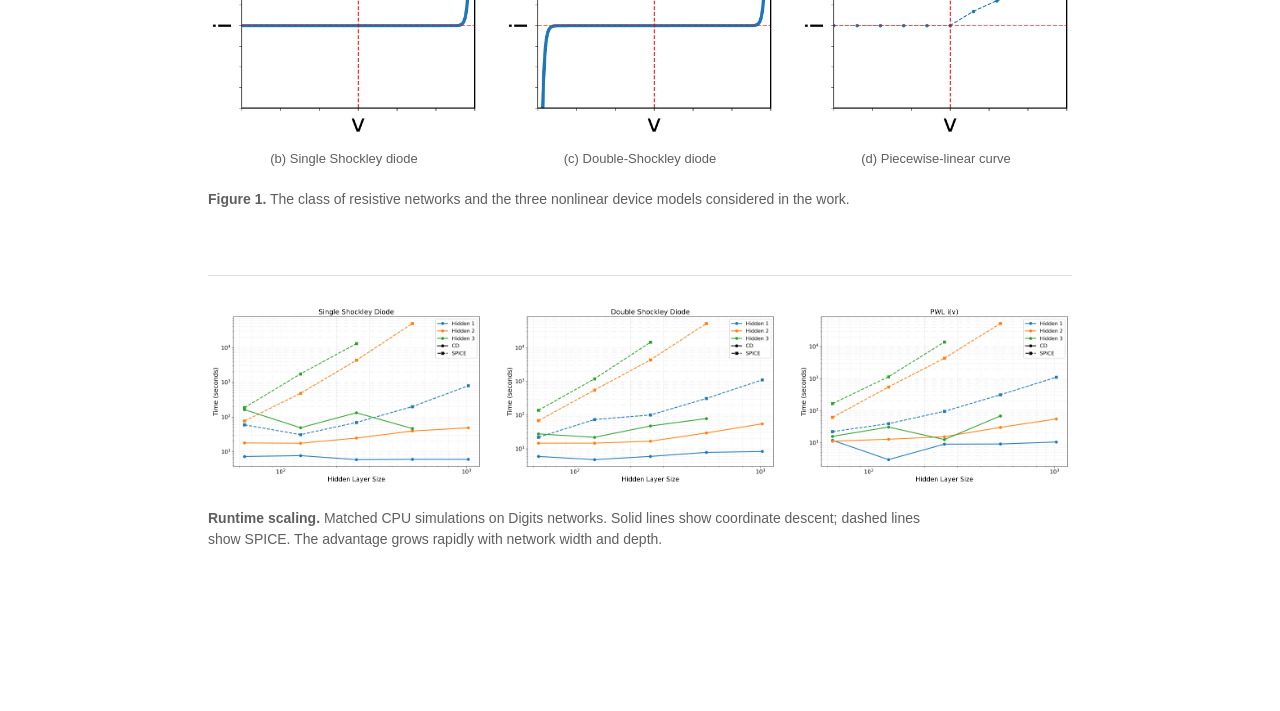
==== commit 082dfd88: "Refine project introduction" ====
--- a/projects/index.html
+++ b/projects/index.html
@@ -33,9 +33,10 @@
           <a href="https://github.com/filip137/nonlinear-drn-paper">Code</a>
         </p>
         <p class="project-intro">
-          I applied the coordinate-descent approach introduced by
-          <a href="https://proceedings.mlr.press/v235/scellier24a.html">Benjamin Scellier</a>
-          to networks with realistic nonlinearities.
+          In this paper, I use coordinate descent to massively speed up simulations
+          of nonlinear resistive networks compared with SPICE. This work extends the
+          approach introduced in
+          <a href="https://proceedings.mlr.press/v235/scellier24a.html">Benjamin Scellier’s paper</a>.
         </p>
 
         <section class="recap" aria-labelledby="recap-heading">
--- a/styles.css
+++ b/styles.css
@@ -168,7 +168,9 @@
 
 .runtime-plots {
   display: grid;
-  gap: 30px;
+  grid-template-columns: repeat(3, minmax(0, 1fr));
+  gap: 18px;
+  align-items: start;
 }
 
 figcaption {
@@ -210,6 +212,11 @@
     gap: 28px;
   }
 
+  .runtime-plots {
+    grid-template-columns: 1fr;
+    gap: 24px;
+  }
+
   .figure-one-models .figure-panel {
     width: min(100%, 440px);
     margin: 0 auto;
